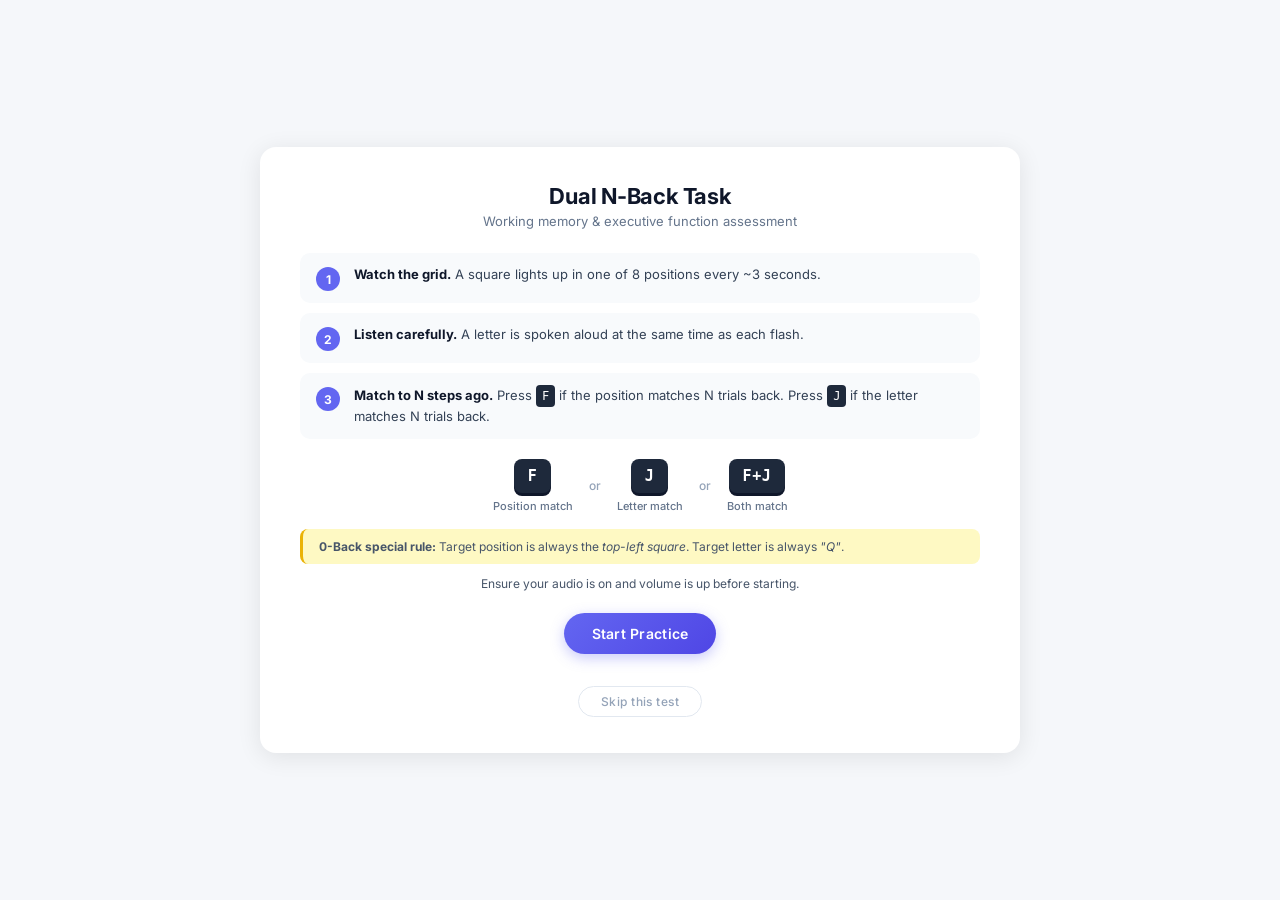
==== dual_n_back.html @ 038f9bcc ""Initial Deployment"" ====
<!DOCTYPE html>
<html lang="en">
<head>
    <meta charset="UTF-8">
    <meta name="viewport" content="width=device-width, initial-scale=1.0">
    <title>Dual N-Back Task</title>
    <link href="https://fonts.googleapis.com/css2?family=Inter:wght@300;400;500;600;700&display=swap" rel="stylesheet">
    <link rel="stylesheet" href="dual_n_back.css">
    <link rel="stylesheet" href="shared.css">
</head>
<body>
<div id="experiment-container">

    <!-- ─── Start / Instructions Screen ─── -->
    <div id="start-screen" class="screen active">
        <div class="dnb-header">
            <h1>Dual N-Back Task</h1>
            <p class="dnb-tagline">Working memory &amp; executive function assessment</p>
        </div>

        <div class="dnb-how-it-works">
            <div class="dnb-step">
                <div class="dnb-step-num">1</div>
                <div class="dnb-step-body">
                    <strong>Watch the grid.</strong> A square lights up in one of 8 positions every ~3 seconds.
                </div>
            </div>
            <div class="dnb-step">
                <div class="dnb-step-num">2</div>
                <div class="dnb-step-body">
                    <strong>Listen carefully.</strong> A letter is spoken aloud at the same time as each flash.
                </div>
            </div>
            <div class="dnb-step">
                <div class="dnb-step-num">3</div>
                <div class="dnb-step-body">
                    <strong>Match to N steps ago.</strong> Press <kbd>F</kbd> if the position matches N trials back. Press <kbd>J</kbd> if the letter matches N trials back.
                </div>
            </div>
        </div>

        <div class="dnb-keys">
            <div class="dnb-key-block">
                <div class="dnb-key">F</div>
                <div class="dnb-key-label">Position match</div>
            </div>
            <div class="dnb-key-sep">or</div>
            <div class="dnb-key-block">
                <div class="dnb-key">J</div>
                <div class="dnb-key-label">Letter match</div>
            </div>
            <div class="dnb-key-sep">or</div>
            <div class="dnb-key-block">
                <div class="dnb-key">F+J</div>
                <div class="dnb-key-label">Both match</div>
            </div>
        </div>

        <div class="dnb-note">
            <strong>0-Back special rule:</strong> Target position is always the <em>top-left square</em>. Target letter is always <em>"Q"</em>.
        </div>

        <div class="dnb-audio-note">Ensure your audio is on and volume is up before starting.</div>

        <button id="start-btn">Start Practice</button>
        <br>
        <button class="btn-skip-test" id="skipTestBtn">Skip this test</button>
    </div>

    <!-- ─── Practice Lobby Screen ─── -->
    <div id="practice-screen" class="screen">
        <div class="practice-lobby">
            <h2>Practice Mode</h2>
            <p class="practice-intro">Choose an N-Back level to practice. You can switch levels freely and practice as many times as you like. When you feel ready, press <strong>Take the Test</strong>.</p>

            <div class="practice-level-grid">
                <button class="practice-level-btn" data-n="0">
                    <span class="pl-n">0-Back</span>
                    <span class="pl-desc">Fixed targets</span>
                </button>
                <button class="practice-level-btn" data-n="1">
                    <span class="pl-n">1-Back</span>
                    <span class="pl-desc">1 step ago</span>
                </button>
                <button class="practice-level-btn" data-n="2">
                    <span class="pl-n">2-Back</span>
                    <span class="pl-desc">2 steps ago</span>
                </button>
                <button class="practice-level-btn" data-n="3">
                    <span class="pl-n">3-Back</span>
                    <span class="pl-desc">3 steps ago</span>
                </button>
            </div>

            <div id="practice-status" class="practice-status"></div>

            <button id="begin-test-btn" class="btn-begin-test">Take the Test</button>
        </div>
    </div>

    <!-- ─── Per-block Instruction Screen ─── -->
    <div id="instructions-screen" class="screen">
        <div class="block-instr-wrap">
            <h2 id="instruction-title"></h2>
            <p id="instruction-text" class="block-instr-text"></p>
            <div class="countdown-ring">
                <span id="instruction-timer">15</span>
            </div>
            <p class="countdown-label">Seconds until block begins</p>
        </div>
    </div>

    <!-- ─── Task Screen ─── -->
    <div id="task-screen" class="screen">
        <div id="task-header" class="task-header-row"></div>
        <div id="feedback-message"></div>
        <div class="grid-container" id="grid">
            <div class="grid-cell" id="cell-0"></div>
            <div class="grid-cell" id="cell-1"></div>
            <div class="grid-cell" id="cell-2"></div>
            <div class="grid-cell" id="cell-3"></div>
            <div class="grid-cell center-cell" id="cell-4">+</div>
            <div class="grid-cell" id="cell-5"></div>
            <div class="grid-cell" id="cell-6"></div>
            <div class="grid-cell" id="cell-7"></div>
            <div class="grid-cell" id="cell-8"></div>
        </div>
        <div class="task-keys">
            <span class="task-key">F</span><span class="task-key-label">Position</span>
            &nbsp;&nbsp;
            <span class="task-key">J</span><span class="task-key-label">Letter</span>
        </div>
        <div id="task-footer">
            <!-- practice: back to lobby button; test: skip block button -->
        </div>
    </div>

    <!-- ─── Rest Screen ─── -->
    <div id="rest-screen" class="screen">
        <div class="rest-content">
            <h2>Rest Break</h2>
            <p>Take a breath. The next block begins in</p>
            <div class="countdown-ring"><span id="rest-timer">15</span></div>
        </div>
    </div>

    <!-- ─── End Screen ─── -->
    <div id="end-screen" class="screen">
        <div class="results-hero">
            <div class="results-icon">&#10003;</div>
            <h2>Dual N-Back Complete</h2>
            <p class="r-subtitle">Working memory performance</p>
        </div>
        <div id="metricsCards" class="metrics-grid"></div>
        <p class="section-label" style="text-align:left;padding:0 4px;">Results by N-Back Level</p>
        <div class="block-wrap">
            <div id="results-content"></div>
        </div>
        <button class="btn-continue" id="goToAnotherTest" style="display:none;margin-top:20px;">Continue</button>
    </div>

</div>
<script src="dual_n_back.js"></script>
</body>
</html>
---- dual_n_back.css ----
@import url('https://fonts.googleapis.com/css2?family=Inter:wght@300;400;500;600;700&display=swap');

body {
    font-family: 'Inter', Arial, sans-serif;
    background-color: #f5f7fa;
    display: flex;
    justify-content: center;
    align-items: center;
    min-height: 100vh;
    margin: 0;
    padding: 20px;
    box-sizing: border-box;
}

#experiment-container {
    background: white;
    padding: 36px 40px;
    border-radius: 16px;
    box-shadow: 0 4px 24px rgba(0,0,0,0.09);
    text-align: center;
    width: 680px;
    max-width: 100%;
    min-height: 520px;
    display: flex;
    flex-direction: column;
    justify-content: center;
    align-items: center;
}

.screen { display: none; width: 100%; }
.screen.active { display: flex; flex-direction: column; align-items: center; }

/* ── Start screen ── */
.dnb-header { margin-bottom: 24px; }
.dnb-icon { font-size: 38px; margin-bottom: 8px; }
.dnb-header h1 { font-size: 22px; font-weight: 700; color: #0f172a; margin: 0 0 4px; letter-spacing: -0.01em; }
.dnb-tagline { font-size: 13px; color: #64748b; margin: 0; }

.dnb-how-it-works { width: 100%; display: flex; flex-direction: column; gap: 10px; margin-bottom: 20px; }
.dnb-step { display: flex; align-items: flex-start; gap: 14px; background: #f8fafc; border-radius: 10px; padding: 12px 16px; text-align: left; }
.dnb-step-num { width: 24px; height: 24px; background: #6366f1; color: white; border-radius: 50%; font-size: 12px; font-weight: 700; display: flex; align-items: center; justify-content: center; flex-shrink: 0; margin-top: 2px; }
.dnb-step-body { font-size: 13px; color: #334155; line-height: 1.5; }
.dnb-step-body strong { color: #0f172a; }

.dnb-keys { display: flex; align-items: center; gap: 12px; margin-bottom: 16px; }
.dnb-key-block { display: flex; flex-direction: column; align-items: center; gap: 6px; }
.dnb-key { background: #1e293b; color: white; border-radius: 8px; padding: 8px 14px; font-size: 15px; font-weight: 700; letter-spacing: 0.04em; font-family: monospace; box-shadow: 0 3px 0 #0f172a; }
.dnb-key-label { font-size: 11px; color: #64748b; font-weight: 500; }
.dnb-key-sep { font-size: 12px; color: #94a3b8; font-weight: 500; padding: 0 4px; }

.dnb-note { font-size: 12px; color: #475569; background: #fef9c3; border-radius: 8px; padding: 10px 16px; margin-bottom: 12px; width: 100%; box-sizing: border-box; text-align: left; border-left: 3px solid #eab308; }
.dnb-audio-note { font-size: 12px; color: #475569; margin-bottom: 18px; }

#start-btn, button:not(.btn-skip-test):not(.btn-skip-round):not(.btn-continue) {
    padding: 12px 28px;
    font-size: 14px;
    font-weight: 600;
    background: linear-gradient(135deg, #6366f1, #4f46e5);
    color: white;
    border: none;
    border-radius: 30px;
    cursor: pointer;
    margin-top: 4px;
    transition: all 0.3s ease;
    box-shadow: 0 4px 14px rgba(99,102,241,0.35);
    font-family: 'Inter', sans-serif;
    letter-spacing: 0.02em;
}
#start-btn:hover { transform: translateY(-2px); box-shadow: 0 8px 22px rgba(99,102,241,0.45); }

kbd { display: inline-block; background: #1e293b; color: white; border-radius: 4px; padding: 2px 6px; font-size: 12px; font-family: monospace; }

/* ── Block instruction screen ── */
.block-instr-wrap { width: 100%; }
.block-instr-wrap h2 { font-size: 18px; font-weight: 700; color: #0f172a; margin-bottom: 8px; }
.block-instr-text { font-size: 13px; color: #475569; margin-bottom: 24px; }

.countdown-ring {
    width: 72px; height: 72px;
    border-radius: 50%;
    background: linear-gradient(135deg, #6366f1, #4f46e5);
    display: flex; align-items: center; justify-content: center;
    margin: 0 auto 10px;
    color: white; font-size: 26px; font-weight: 700;
    box-shadow: 0 4px 18px rgba(99,102,241,0.3);
}
.countdown-label { font-size: 11px; color: #94a3b8; text-transform: uppercase; letter-spacing: 0.1em; }

/* ── Task screen ── */
#feedback-message { height: 30px; font-weight: 700; font-size: 17px; margin-bottom: 14px; color: #333; font-family: 'Inter', sans-serif; }

.grid-container {
    display: grid;
    grid-template-columns: repeat(3, 100px);
    grid-template-rows: repeat(3, 100px);
    gap: 5px;
    background-color: #0f172a;
    padding: 10px;
    border-radius: 10px;
    box-shadow: 0 4px 20px rgba(15,23,42,0.4);
}
.grid-cell { width: 100px; height: 100px; background-color: #1e293b; display: flex; justify-content: center; align-items: center; border-radius: 4px; transition: background 0.1s; }
.center-cell { color: #64748b; font-size: 28px; font-weight: 300; }
.grid-cell.active-visual { background-color: #6366f1; box-shadow: 0 0 20px rgba(99,102,241,0.6); }

.task-keys { margin-top: 16px; font-size: 13px; color: #64748b; display: flex; align-items: center; gap: 6px; }
.task-key { background: #1e293b; color: white; border-radius: 6px; padding: 4px 10px; font-size: 13px; font-weight: 700; font-family: monospace; }
.task-key-label { font-size: 12px; color: #94a3b8; }

/* ── Rest screen ── */
.rest-content { display: flex; flex-direction: column; align-items: center; gap: 12px; }
.rest-icon { font-size: 40px; }
.rest-content h2 { font-size: 20px; font-weight: 700; color: #0f172a; margin: 0; }
.rest-content p { font-size: 14px; color: #64748b; margin: 0; }

/* ── Results reuse shared.css classes; extra overrides ── */
#results-content .block-table { width: 100%; }

/* ─── Practice Lobby ─────────────────────────── */
.practice-lobby { width: 100%; display: flex; flex-direction: column; align-items: center; gap: 16px; }
.practice-lobby h2 { font-size: 20px; font-weight: 700; color: #0f172a; margin: 0; }
.practice-intro { font-size: 13px; color: #475569; line-height: 1.6; max-width: 480px; text-align: center; margin: 0; }

.practice-level-grid {
    display: grid;
    grid-template-columns: repeat(4, 1fr);
    gap: 10px;
    width: 100%;
    max-width: 480px;
}
.practice-level-btn {
    display: flex; flex-direction: column; align-items: center; gap: 4px;
    padding: 14px 8px;
    background: #f8fafc;
    border: 2px solid #e2e8f0;
    border-radius: 12px;
    cursor: pointer;
    font-family: 'Inter', sans-serif;
    transition: all 0.2s ease;
    box-shadow: none;
    margin: 0;
}
.practice-level-btn:hover, .practice-level-btn.active-level {
    border-color: #6366f1;
    background: #eef2ff;
    transform: none;
    box-shadow: 0 0 0 3px rgba(99,102,241,0.15);
}
.practice-level-btn.running-level {
    border-color: #10b981;
    background: #f0fdf4;
}
.pl-n    { font-size: 15px; font-weight: 700; color: #0f172a; }
.pl-desc { font-size: 10px; color: #94a3b8; font-weight: 500; }

.practice-status {
    min-height: 28px;
    font-size: 13px;
    font-weight: 600;
    color: #4f46e5;
    text-align: center;
    padding: 6px 16px;
    border-radius: 20px;
    background: #eef2ff;
    display: none;
}
.practice-status.visible { display: block; }
.practice-status.correct { background: #dcfce7; color: #15803d; }
.practice-status.wrong   { background: #fee2e2; color: #b91c1c; }
.practice-status.miss    { background: #fff7ed; color: #c2410c; }
.practice-status.neutral { background: #eef2ff; color: #4f46e5; }

.btn-begin-test {
    padding: 13px 36px;
    background: linear-gradient(135deg, #10b981, #059669);
    color: white; border: none; border-radius: 30px;
    font-size: 14px; font-weight: 700; cursor: pointer;
    box-shadow: 0 4px 16px rgba(16,185,129,0.32);
    transition: all 0.3s ease;
    font-family: 'Inter', sans-serif;
    letter-spacing: 0.03em;
    margin-top: 4px;
}
.btn-begin-test:hover { transform: translateY(-2px); box-shadow: 0 8px 24px rgba(16,185,129,0.4); }

/* ─── Task header row ─── */
.task-header-row {
    display: flex; justify-content: space-between; align-items: center;
    width: 100%; margin-bottom: 8px; font-family: 'Inter', sans-serif;
}
.task-block-badge {
    font-size: 12px; font-weight: 600; color: #64748b;
    background: #f1f5f9; padding: 4px 12px; border-radius: 10px;
}
.task-mode-badge {
    font-size: 11px; font-weight: 700; padding: 3px 10px;
    border-radius: 10px; letter-spacing: 0.04em;
}
.task-mode-badge.practice-badge { background: #dcfce7; color: #15803d; }
.task-mode-badge.test-badge     { background: #eef2ff; color: #4338ca; }

#task-footer { margin-top: 12px; }
---- shared.css ----
/* ==============================================
   shared.css — Common components across all tests
   Cognitive Assessment Battery · IIT Kharagpur
   ============================================== */

@import url('https://fonts.googleapis.com/css2?family=Inter:wght@300;400;500;600;700&display=swap');

/* ── Skip Buttons ──────────────────────────────────── */
.btn-skip-test {
    display: inline-block;
    background: transparent;
    border: 1.5px solid #e2e8f0;
    color: #94a3b8;
    padding: 7px 22px;
    font-size: 12px;
    font-family: 'Inter', sans-serif;
    border-radius: 20px;
    cursor: pointer;
    margin-top: 12px;
    letter-spacing: 0.04em;
    font-weight: 500;
    transition: border-color 0.2s, color 0.2s, background 0.2s;
    box-shadow: none;
}
.btn-skip-test:hover {
    border-color: #94a3b8;
    color: #475569;
    background: #f8fafc;
    transform: none;
    box-shadow: none;
}

.btn-skip-round {
    display: inline-block;
    background: transparent;
    border: 1px solid #e2e8f0;
    color: #94a3b8;
    padding: 5px 14px;
    font-size: 11px;
    font-family: 'Inter', sans-serif;
    border-radius: 16px;
    cursor: pointer;
    margin-top: 10px;
    letter-spacing: 0.03em;
    font-weight: 500;
    transition: all 0.2s;
    box-shadow: none;
}
.btn-skip-round:hover {
    border-color: #94a3b8;
    color: #475569;
    background: #f8fafc;
    transform: none;
    box-shadow: none;
}

/* ── Results Screen Components ─────────────────────── */
.results-hero {
    text-align: center;
    padding: 4px 0 22px;
    border-bottom: 1px solid #f1f5f9;
    margin-bottom: 20px;
}

.results-icon {
    width: 56px;
    height: 56px;
    border-radius: 50%;
    background: linear-gradient(135deg, #10b981, #059669);
    display: flex;
    align-items: center;
    justify-content: center;
    margin: 0 auto 12px;
    font-size: 24px;
    color: white;
    box-shadow: 0 4px 14px rgba(16, 185, 129, 0.28);
}

.results-hero h2 {
    font-size: 19px;
    font-weight: 700;
    color: #0f172a;
    margin: 0 0 4px;
    font-family: 'Inter', sans-serif;
    letter-spacing: -0.01em;
}

.results-hero .r-subtitle {
    font-size: 13px;
    color: #64748b;
    margin: 0;
    font-family: 'Inter', sans-serif;
}

/* Metric Cards */
.metrics-grid {
    display: grid;
    grid-template-columns: repeat(auto-fit, minmax(110px, 1fr));
    gap: 10px;
    margin-bottom: 18px;
}

.metric-card {
    background: #f8fafc;
    border: 1px solid #e2e8f0;
    border-radius: 12px;
    padding: 13px 8px;
    text-align: center;
}

.m-label {
    font-size: 9.5px;
    text-transform: uppercase;
    letter-spacing: 0.09em;
    color: #94a3b8;
    font-weight: 600;
    margin-bottom: 6px;
    font-family: 'Inter', sans-serif;
    line-height: 1.3;
}

.m-value {
    font-size: 22px;
    font-weight: 700;
    color: #0f172a;
    line-height: 1;
    margin-bottom: 2px;
    font-family: 'Inter', sans-serif;
}

.m-unit {
    font-size: 10px;
    color: #94a3b8;
    font-family: 'Inter', sans-serif;
}

.m-badge {
    display: inline-block;
    font-size: 9px;
    font-weight: 700;
    padding: 2px 7px;
    border-radius: 8px;
    margin-top: 5px;
    text-transform: uppercase;
    letter-spacing: 0.06em;
    font-family: 'Inter', sans-serif;
}
.m-badge.good    { background: #dcfce7; color: #15803d; }
.m-badge.ok      { background: #fef9c3; color: #a16207; }
.m-badge.warn    { background: #ffedd5; color: #c2410c; }
.m-badge.concern { background: #fee2e2; color: #b91c1c; }

/* Block Table */
.block-wrap {
    border-radius: 10px;
    overflow: hidden;
    border: 1px solid #e2e8f0;
    margin-bottom: 18px;
}

.section-label {
    font-size: 10px;
    text-transform: uppercase;
    letter-spacing: 0.1em;
    color: #94a3b8;
    font-weight: 600;
    margin-bottom: 8px;
    text-align: left;
    font-family: 'Inter', sans-serif;
}

.block-table {
    width: 100%;
    border-collapse: collapse;
    font-size: 12px;
    font-family: 'Inter', sans-serif;
}

.block-table thead th {
    background: #1e293b;
    color: #94a3b8;
    padding: 9px 10px;
    text-align: center;
    font-weight: 600;
    font-size: 9.5px;
    text-transform: uppercase;
    letter-spacing: 0.07em;
}

.block-table tbody td {
    padding: 9px 10px;
    text-align: center;
    color: #334155;
    border-bottom: 1px solid #f1f5f9;
    font-size: 12px;
}

.block-table tbody tr:last-child td { border-bottom: none; }
.block-table tbody tr:nth-child(even) td { background: #f8fafc; }

.block-table tfoot td {
    background: #f1f5f9;
    font-weight: 700;
    color: #0f172a;
    border-top: 2px solid #e2e8f0;
    padding: 10px;
    text-align: center;
    font-size: 12px;
}

/* Continue Button */
.btn-continue {
    display: block;
    width: 100%;
    max-width: 240px;
    margin: 4px auto 0;
    padding: 13px 24px;
    background: linear-gradient(135deg, #6366f1 0%, #4f46e5 100%);
    color: white;
    border: none;
    border-radius: 30px;
    font-size: 14px;
    font-weight: 600;
    cursor: pointer;
    transition: all 0.3s ease;
    box-shadow: 0 4px 14px rgba(99, 102, 241, 0.35);
    letter-spacing: 0.03em;
    font-family: 'Inter', sans-serif;
}
.btn-continue:hover {
    transform: translateY(-2px);
    box-shadow: 0 8px 22px rgba(99, 102, 241, 0.45);
}
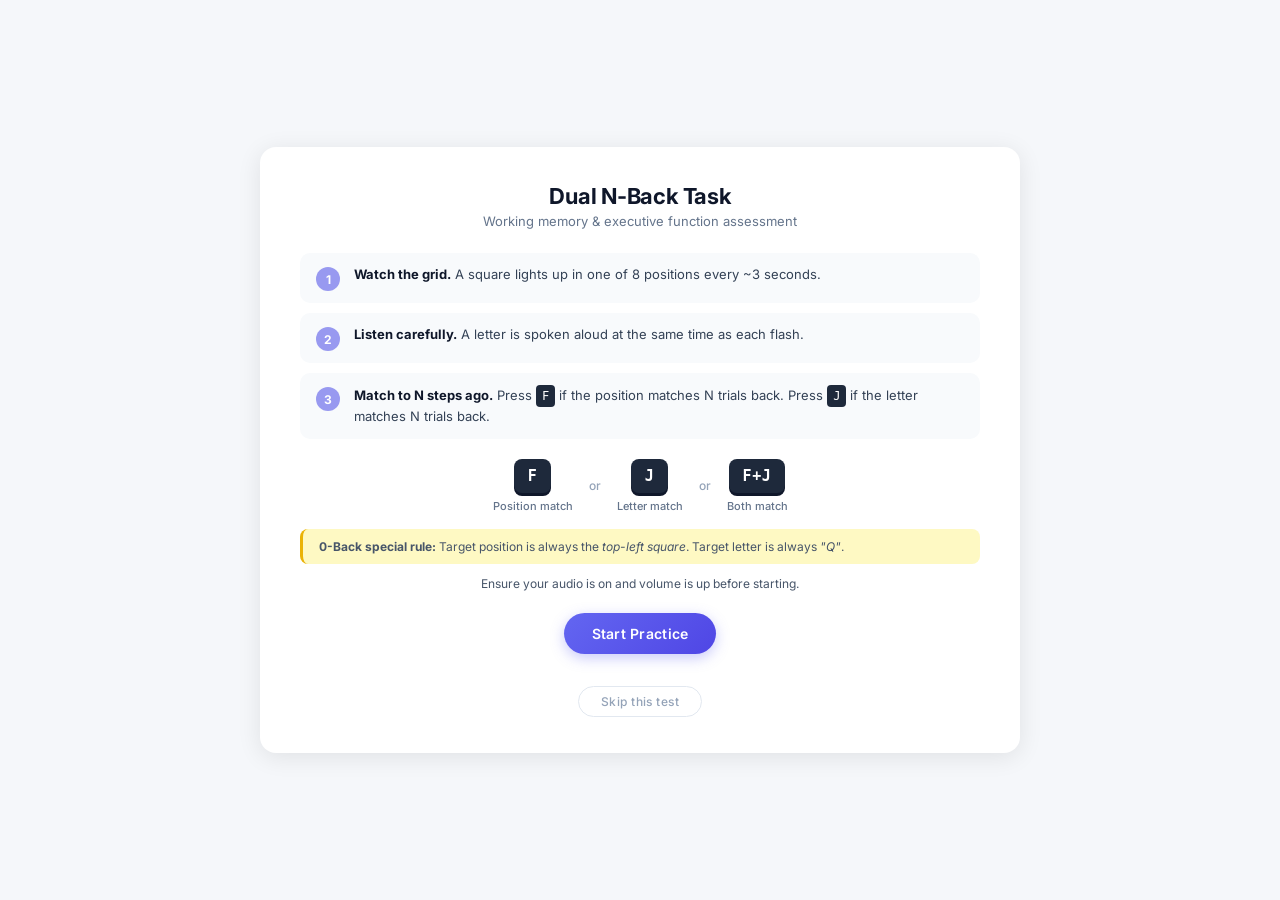
==== commit 38446038: ""Fixed focus for different operating systems"" ====
--- a/dual_n_back.html
+++ b/dual_n_back.html
@@ -8,7 +8,7 @@
     <link rel="stylesheet" href="dual_n_back.css">
     <link rel="stylesheet" href="shared.css">
 </head>
-<body>
+<body tabindex="0">
 <div id="experiment-container">
 
     <!-- ─── Start / Instructions Screen ─── -->
@@ -163,3 +163,4 @@
 <script src="dual_n_back.js"></script>
 </body>
 </html>
+
--- a/dual_n_back.css
+++ b/dual_n_back.css
@@ -38,7 +38,7 @@
 
 .dnb-how-it-works { width: 100%; display: flex; flex-direction: column; gap: 10px; margin-bottom: 20px; }
 .dnb-step { display: flex; align-items: flex-start; gap: 14px; background: #f8fafc; border-radius: 10px; padding: 12px 16px; text-align: left; }
-.dnb-step-num { width: 24px; height: 24px; background: #6366f1; color: white; border-radius: 50%; font-size: 12px; font-weight: 700; display: flex; align-items: center; justify-content: center; flex-shrink: 0; margin-top: 2px; }
+.dnb-step-num { width: 24px; height: 24px; background: #9899f0; color: white; border-radius: 50%; font-size: 12px; font-weight: 700; display: flex; align-items: center; justify-content: center; flex-shrink: 0; margin-top: 2px; }
 .dnb-step-body { font-size: 13px; color: #334155; line-height: 1.5; }
 .dnb-step-body strong { color: #0f172a; }
 
